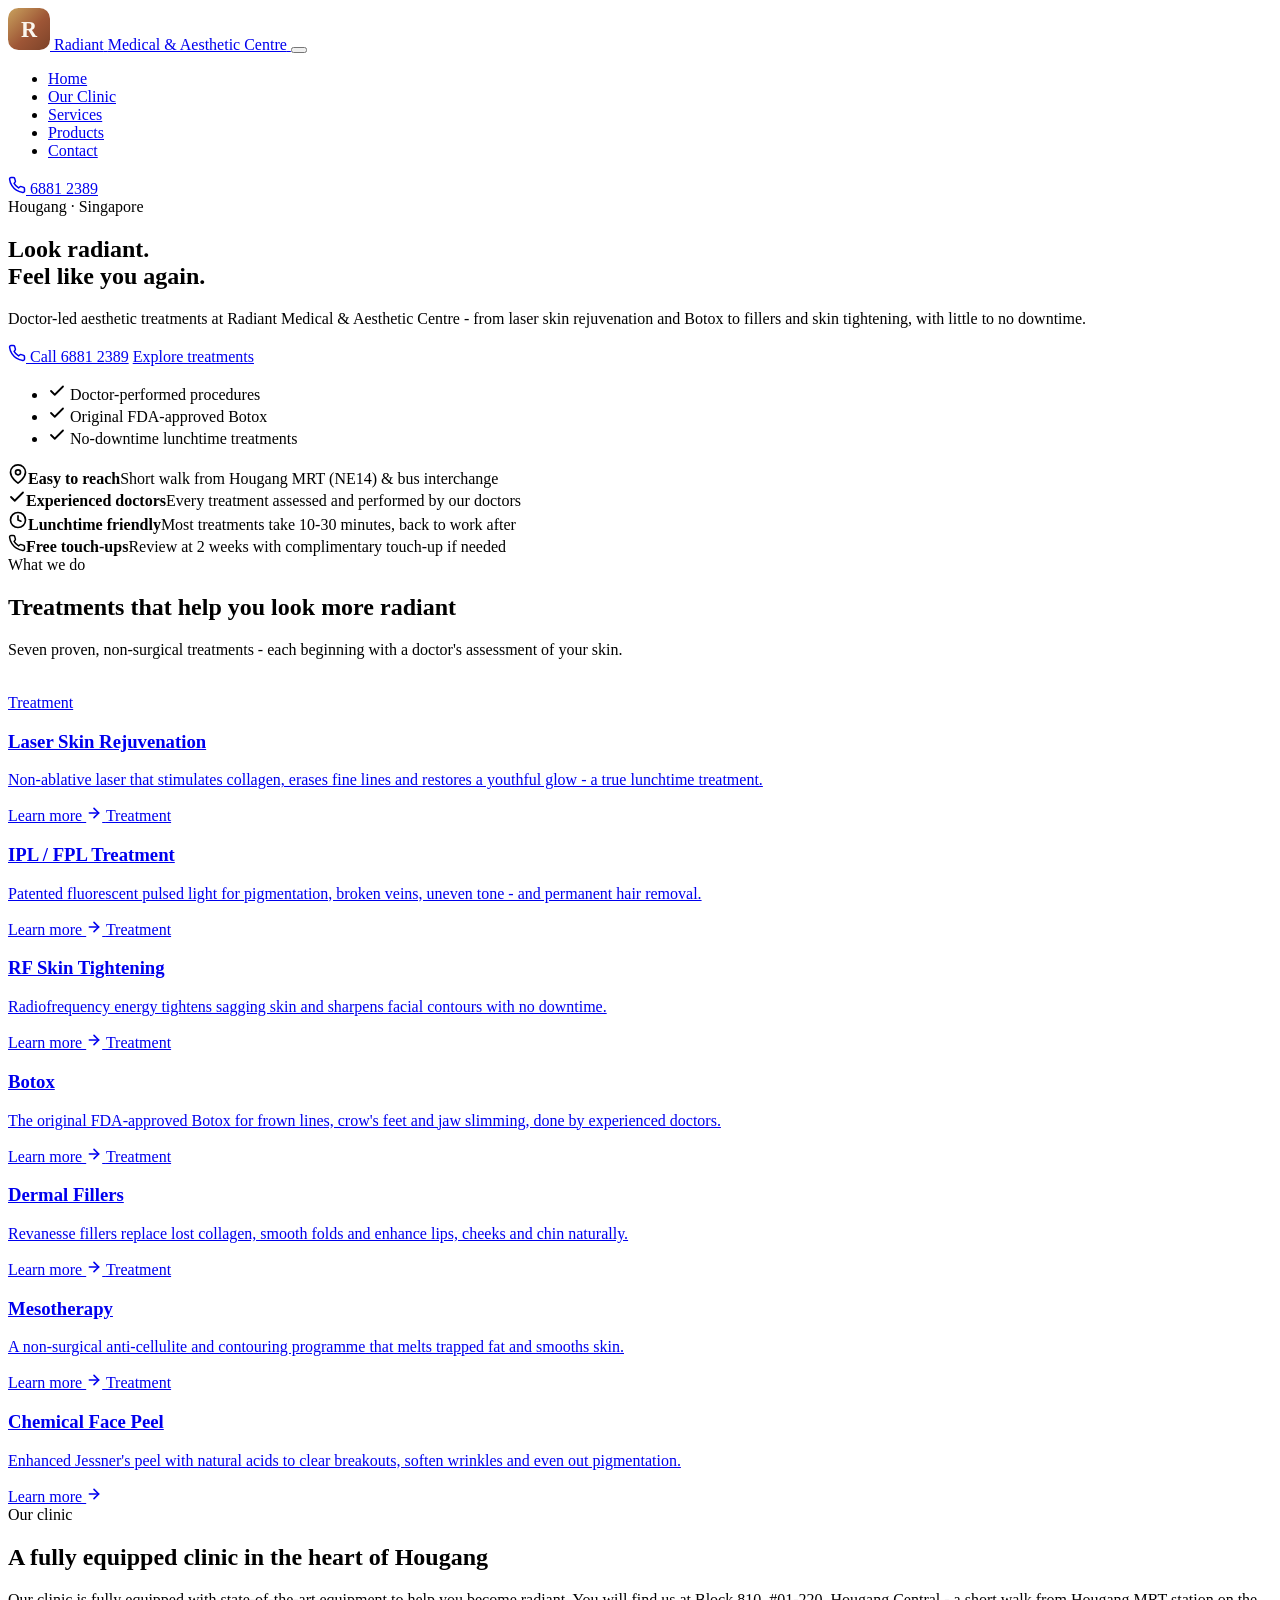
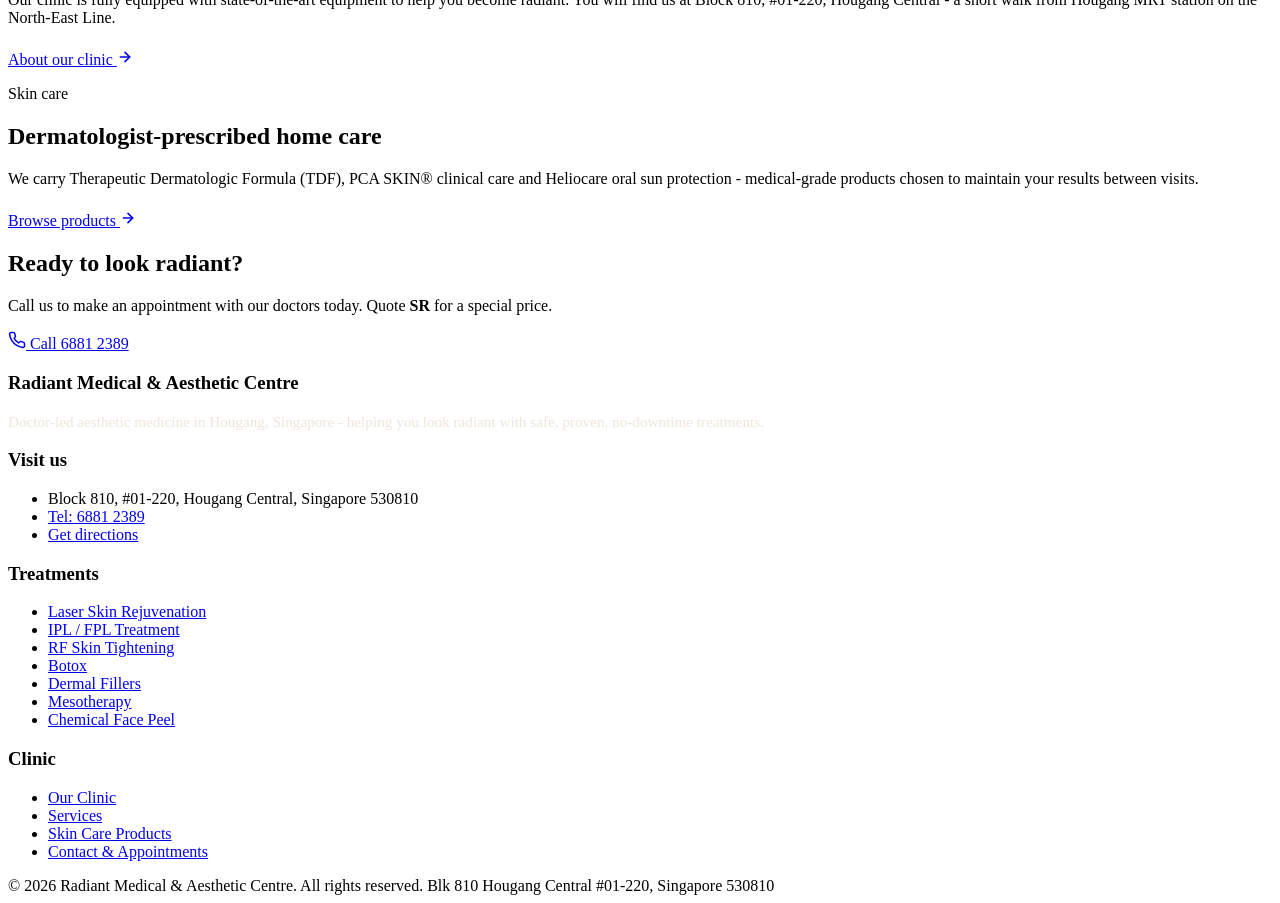
==== index.html @ 9e1cc707 "Init" ====
<!DOCTYPE html>
<html lang="en-SG">
<head>
<meta charset="utf-8">
<meta name="viewport" content="width=device-width, initial-scale=1">
<title>Radiant Medical &amp; Aesthetic Centre | Aesthetic Clinic in Hougang, Singapore</title>
<meta name="description" content="Doctor-led aesthetic clinic at Blk 810 Hougang Central, Singapore. Laser skin rejuvenation, IPL, Botox, fillers, RF skin tightening, mesotherapy and chemical peels. Call 6881 2389.">
<meta property="og:title" content="Radiant Medical &amp; Aesthetic Centre | Aesthetic Clinic in Hougang, Singapore">
<meta property="og:description" content="Doctor-led aesthetic clinic at Blk 810 Hougang Central, Singapore. Laser skin rejuvenation, IPL, Botox, fillers, RF skin tightening, mesotherapy and chemical peels. Call 6881 2389.">
<meta property="og:type" content="website">
<link rel="icon" href="favicon.svg" type="image/svg+xml">
<link rel="stylesheet" href="assets/css/style.css">
</head>
<body>
<header class="site-header">
  <div class="container">
    <a class="brand" href="index.html" aria-label="Radiant Medical &amp; Aesthetic Centre - home">
      <svg width="42" height="42" viewBox="0 0 64 64" aria-hidden="true"><defs><linearGradient id="lg" x1="0" y1="0" x2="1" y2="1"><stop offset="0" stop-color="#C9A25E"/><stop offset=".55" stop-color="#9E5636"/><stop offset="1" stop-color="#7C4229"/></linearGradient></defs><rect width="64" height="64" rx="16" fill="url(#lg)"/><text x="32" y="44" font-family="Georgia, serif" font-size="34" font-weight="bold" fill="#FAF6EE" text-anchor="middle">R</text></svg>
      <span><span class="brand-name">Radiant</span>
      <span class="brand-sub">Medical &amp; Aesthetic Centre</span></span>
    </a>
    <button class="nav-toggle" aria-expanded="false" aria-label="Toggle navigation" aria-controls="mainnav">
      <span></span><span></span><span></span>
    </button>
    <nav class="main-nav" id="mainnav" aria-label="Main navigation">
      <ul>
        <li><a href="index.html" aria-current="page">Home</a></li>
        <li><a href="clinic.html">Our Clinic</a></li>
        <li><a href="services.html">Services</a></li>
        <li><a href="products.html">Products</a></li>
        <li><a href="contact.html">Contact</a></li>
      </ul>
    </nav>
    <a class="btn btn--primary btn--sm header-cta" href="tel:+6568812389"><svg width="18" height="18" viewBox="0 0 24 24" fill="none" stroke="currentColor" stroke-width="2" stroke-linecap="round" stroke-linejoin="round" aria-hidden="true"><path d="M22 16.92v3a2 2 0 0 1-2.18 2 19.79 19.79 0 0 1-8.63-3.07 19.5 19.5 0 0 1-6-6 19.79 19.79 0 0 1-3.07-8.67A2 2 0 0 1 4.11 2h3a2 2 0 0 1 2 1.72c.12.9.34 1.78.66 2.62a2 2 0 0 1-.45 2.11L8.09 9.91a16 16 0 0 0 6 6l1.46-1.23a2 2 0 0 1 2.11-.45c.84.32 1.72.54 2.62.66A2 2 0 0 1 22 16.92z"/></svg><span class="header-cta-num"> 6881 2389</span></a>
  </div>
</header>
<main>

<section class="hero">
  <div class="container">
    <span class="eyebrow">Hougang &middot; Singapore</span>
    <h1>Look radiant.<br>Feel like you again.</h1>
    <p>Doctor-led aesthetic treatments at Radiant Medical &amp; Aesthetic Centre - from laser skin rejuvenation and Botox to fillers and skin tightening, with little to no downtime.</p>
    <div class="hero-cta">
      <a class="btn btn--primary" href="tel:+6568812389"><svg width="18" height="18" viewBox="0 0 24 24" fill="none" stroke="currentColor" stroke-width="2" stroke-linecap="round" stroke-linejoin="round" aria-hidden="true"><path d="M22 16.92v3a2 2 0 0 1-2.18 2 19.79 19.79 0 0 1-8.63-3.07 19.5 19.5 0 0 1-6-6 19.79 19.79 0 0 1-3.07-8.67A2 2 0 0 1 4.11 2h3a2 2 0 0 1 2 1.72c.12.9.34 1.78.66 2.62a2 2 0 0 1-.45 2.11L8.09 9.91a16 16 0 0 0 6 6l1.46-1.23a2 2 0 0 1 2.11-.45c.84.32 1.72.54 2.62.66A2 2 0 0 1 22 16.92z"/></svg> Call 6881 2389</a>
      <a class="btn btn--ghost" href="services.html">Explore treatments</a>
    </div>
    <ul class="hero-badges">
      <li><svg width="18" height="18" viewBox="0 0 24 24" fill="none" stroke="currentColor" stroke-width="2.4" stroke-linecap="round" stroke-linejoin="round" aria-hidden="true"><polyline points="20 6 9 17 4 12"/></svg> Doctor-performed procedures</li>
      <li><svg width="18" height="18" viewBox="0 0 24 24" fill="none" stroke="currentColor" stroke-width="2.4" stroke-linecap="round" stroke-linejoin="round" aria-hidden="true"><polyline points="20 6 9 17 4 12"/></svg> Original FDA-approved Botox</li>
      <li><svg width="18" height="18" viewBox="0 0 24 24" fill="none" stroke="currentColor" stroke-width="2.4" stroke-linecap="round" stroke-linejoin="round" aria-hidden="true"><polyline points="20 6 9 17 4 12"/></svg> No-downtime lunchtime treatments</li>
    </ul>
  </div>
</section>

<section class="section">
  <div class="container">
    <div class="features reveal">
      <div class="feature"><svg width="20" height="20" viewBox="0 0 24 24" fill="none" stroke="currentColor" stroke-width="2" stroke-linecap="round" stroke-linejoin="round" aria-hidden="true"><path d="M21 10c0 7-9 13-9 13S3 17 3 10a9 9 0 0 1 18 0z"/><circle cx="12" cy="10" r="3"/></svg><strong>Easy to reach</strong><span>Short walk from Hougang MRT (NE14) &amp; bus interchange</span></div>
      <div class="feature"><svg width="18" height="18" viewBox="0 0 24 24" fill="none" stroke="currentColor" stroke-width="2.4" stroke-linecap="round" stroke-linejoin="round" aria-hidden="true"><polyline points="20 6 9 17 4 12"/></svg><strong>Experienced doctors</strong><span>Every treatment assessed and performed by our doctors</span></div>
      <div class="feature"><svg width="20" height="20" viewBox="0 0 24 24" fill="none" stroke="currentColor" stroke-width="2" stroke-linecap="round" stroke-linejoin="round" aria-hidden="true"><circle cx="12" cy="12" r="9"/><polyline points="12 7 12 12 15.5 13.5"/></svg><strong>Lunchtime friendly</strong><span>Most treatments take 10-30 minutes, back to work after</span></div>
      <div class="feature"><svg width="18" height="18" viewBox="0 0 24 24" fill="none" stroke="currentColor" stroke-width="2" stroke-linecap="round" stroke-linejoin="round" aria-hidden="true"><path d="M22 16.92v3a2 2 0 0 1-2.18 2 19.79 19.79 0 0 1-8.63-3.07 19.5 19.5 0 0 1-6-6 19.79 19.79 0 0 1-3.07-8.67A2 2 0 0 1 4.11 2h3a2 2 0 0 1 2 1.72c.12.9.34 1.78.66 2.62a2 2 0 0 1-.45 2.11L8.09 9.91a16 16 0 0 0 6 6l1.46-1.23a2 2 0 0 1 2.11-.45c.84.32 1.72.54 2.62.66A2 2 0 0 1 22 16.92z"/></svg><strong>Free touch-ups</strong><span>Review at 2 weeks with complimentary touch-up if needed</span></div>
    </div>
  </div>
</section>

<section class="section section--sand">
  <div class="container">
    <span class="eyebrow">What we do</span>
    <h2>Treatments that help you look more radiant</h2>
    <p class="lead">Seven proven, non-surgical treatments - each beginning with a doctor's assessment of your skin.</p>
    <div class="grid grid--3" style="margin-top:2.2rem">
      <a class="card card--link reveal" data-delay="1" href="laser.html">
        <span class="tag">Treatment</span>
        <h3>Laser Skin Rejuvenation</h3>
        <p>Non-ablative laser that stimulates collagen, erases fine lines and restores a youthful glow - a true lunchtime treatment.</p>
        <span class="card-link">Learn more <svg width="16" height="16" viewBox="0 0 24 24" fill="none" stroke="currentColor" stroke-width="2.4" stroke-linecap="round" stroke-linejoin="round" aria-hidden="true"><line x1="5" y1="12" x2="19" y2="12"/><polyline points="12 5 19 12 12 19"/></svg></span>
      </a>
      <a class="card card--link reveal" data-delay="2" href="ipl.html">
        <span class="tag">Treatment</span>
        <h3>IPL / FPL Treatment</h3>
        <p>Patented fluorescent pulsed light for pigmentation, broken veins, uneven tone - and permanent hair removal.</p>
        <span class="card-link">Learn more <svg width="16" height="16" viewBox="0 0 24 24" fill="none" stroke="currentColor" stroke-width="2.4" stroke-linecap="round" stroke-linejoin="round" aria-hidden="true"><line x1="5" y1="12" x2="19" y2="12"/><polyline points="12 5 19 12 12 19"/></svg></span>
      </a>
      <a class="card card--link reveal" data-delay="3" href="tighten.html">
        <span class="tag">Treatment</span>
        <h3>RF Skin Tightening</h3>
        <p>Radiofrequency energy tightens sagging skin and sharpens facial contours with no downtime.</p>
        <span class="card-link">Learn more <svg width="16" height="16" viewBox="0 0 24 24" fill="none" stroke="currentColor" stroke-width="2.4" stroke-linecap="round" stroke-linejoin="round" aria-hidden="true"><line x1="5" y1="12" x2="19" y2="12"/><polyline points="12 5 19 12 12 19"/></svg></span>
      </a>
      <a class="card card--link reveal" data-delay="1" href="botox.html">
        <span class="tag">Treatment</span>
        <h3>Botox</h3>
        <p>The original FDA-approved Botox for frown lines, crow's feet and jaw slimming, done by experienced doctors.</p>
        <span class="card-link">Learn more <svg width="16" height="16" viewBox="0 0 24 24" fill="none" stroke="currentColor" stroke-width="2.4" stroke-linecap="round" stroke-linejoin="round" aria-hidden="true"><line x1="5" y1="12" x2="19" y2="12"/><polyline points="12 5 19 12 12 19"/></svg></span>
      </a>
      <a class="card card--link reveal" data-delay="2" href="fillers.html">
        <span class="tag">Treatment</span>
        <h3>Dermal Fillers</h3>
        <p>Revanesse fillers replace lost collagen, smooth folds and enhance lips, cheeks and chin naturally.</p>
        <span class="card-link">Learn more <svg width="16" height="16" viewBox="0 0 24 24" fill="none" stroke="currentColor" stroke-width="2.4" stroke-linecap="round" stroke-linejoin="round" aria-hidden="true"><line x1="5" y1="12" x2="19" y2="12"/><polyline points="12 5 19 12 12 19"/></svg></span>
      </a>
      <a class="card card--link reveal" data-delay="3" href="meso.html">
        <span class="tag">Treatment</span>
        <h3>Mesotherapy</h3>
        <p>A non-surgical anti-cellulite and contouring programme that melts trapped fat and smooths skin.</p>
        <span class="card-link">Learn more <svg width="16" height="16" viewBox="0 0 24 24" fill="none" stroke="currentColor" stroke-width="2.4" stroke-linecap="round" stroke-linejoin="round" aria-hidden="true"><line x1="5" y1="12" x2="19" y2="12"/><polyline points="12 5 19 12 12 19"/></svg></span>
      </a>
      <a class="card card--link reveal" data-delay="1" href="chempeel.html">
        <span class="tag">Treatment</span>
        <h3>Chemical Face Peel</h3>
        <p>Enhanced Jessner's peel with natural acids to clear breakouts, soften wrinkles and even out pigmentation.</p>
        <span class="card-link">Learn more <svg width="16" height="16" viewBox="0 0 24 24" fill="none" stroke="currentColor" stroke-width="2.4" stroke-linecap="round" stroke-linejoin="round" aria-hidden="true"><line x1="5" y1="12" x2="19" y2="12"/><polyline points="12 5 19 12 12 19"/></svg></span>
      </a>
    </div>
  </div>
</section>

<section class="section">
  <div class="container split">
    <div class="reveal">
      <span class="eyebrow">Our clinic</span>
      <h2>A fully equipped clinic in the heart of Hougang</h2>
      <p class="lead">Our clinic is fully equipped with state-of-the-art equipment to help you become radiant. You will find us at Block 810, #01-220, Hougang Central - a short walk from Hougang MRT station on the North-East Line.</p>
      <p style="margin-top:1.4rem"><a class="btn btn--outline" href="clinic.html">About our clinic <svg width="16" height="16" viewBox="0 0 24 24" fill="none" stroke="currentColor" stroke-width="2.4" stroke-linecap="round" stroke-linejoin="round" aria-hidden="true"><line x1="5" y1="12" x2="19" y2="12"/><polyline points="12 5 19 12 12 19"/></svg></a></p>
    </div>
    <div class="photo photo--frame reveal" data-delay="1">
      <img src="images/outside.gif" alt="The exterior of Radiant Medical &amp; Aesthetic Centre at Hougang Central" loading="lazy" onerror="var p=this.closest('.photo');if(p)p.classList.add('photo--empty');this.remove();">
    </div>
  </div>
</section>

<section class="section section--sand">
  <div class="container split">
    <div class="photo photo--frame reveal">
      <img src="images/pca.gif" alt="PCA SKIN clinical care products" loading="lazy" onerror="var p=this.closest('.photo');if(p)p.classList.add('photo--empty');this.remove();">
    </div>
    <div class="reveal" data-delay="1">
      <span class="eyebrow">Skin care</span>
      <h2>Dermatologist-prescribed home care</h2>
      <p class="lead">We carry Therapeutic Dermatologic Formula (TDF), PCA SKIN&reg; clinical care and Heliocare oral sun protection - medical-grade products chosen to maintain your results between visits.</p>
      <p style="margin-top:1.4rem"><a class="btn btn--outline" href="products.html">Browse products <svg width="16" height="16" viewBox="0 0 24 24" fill="none" stroke="currentColor" stroke-width="2.4" stroke-linecap="round" stroke-linejoin="round" aria-hidden="true"><line x1="5" y1="12" x2="19" y2="12"/><polyline points="12 5 19 12 12 19"/></svg></a></p>
    </div>
  </div>
</section>
<section class="section">
  <div class="container">
    <div class="cta-band reveal">
      <div>
        <h2>Ready to look radiant?</h2>
        <p>Call us to make an appointment with our doctors today. Quote <strong>SR</strong> for a special price.</p>
      </div>
      <a class="btn btn--ghost" href="tel:+6568812389"><svg width="18" height="18" viewBox="0 0 24 24" fill="none" stroke="currentColor" stroke-width="2" stroke-linecap="round" stroke-linejoin="round" aria-hidden="true"><path d="M22 16.92v3a2 2 0 0 1-2.18 2 19.79 19.79 0 0 1-8.63-3.07 19.5 19.5 0 0 1-6-6 19.79 19.79 0 0 1-3.07-8.67A2 2 0 0 1 4.11 2h3a2 2 0 0 1 2 1.72c.12.9.34 1.78.66 2.62a2 2 0 0 1-.45 2.11L8.09 9.91a16 16 0 0 0 6 6l1.46-1.23a2 2 0 0 1 2.11-.45c.84.32 1.72.54 2.62.66A2 2 0 0 1 22 16.92z"/></svg> Call 6881 2389</a>
    </div>
  </div>
</section>

</main>
<footer class="site-footer">
  <div class="container">
    <div class="footer-grid">
      <div>
        <h3>Radiant Medical &amp; Aesthetic Centre</h3>
        <p style="font-size:.95rem;color:rgba(233,223,210,.8)">Doctor-led aesthetic medicine in Hougang, Singapore - helping you look radiant with safe, proven, no-downtime treatments.</p>
      </div>
      <div>
        <h3>Visit us</h3>
        <ul>
          <li>Block 810, #01-220, Hougang Central, Singapore 530810</li>
          <li><a href="tel:+6568812389">Tel: 6881 2389</a></li>
          <li><a href="https://www.google.com/maps/search/?api=1&query=Radiant+Medical+%26+Aesthetic+Centre+Hougang+Singapore" target="_blank" rel="noopener">Get directions</a></li>
        </ul>
      </div>
      <div>
        <h3>Treatments</h3>
        <ul>
          <li><a href="laser.html">Laser Skin Rejuvenation</a></li>
          <li><a href="ipl.html">IPL / FPL Treatment</a></li>
          <li><a href="tighten.html">RF Skin Tightening</a></li>
          <li><a href="botox.html">Botox</a></li>
          <li><a href="fillers.html">Dermal Fillers</a></li>
          <li><a href="meso.html">Mesotherapy</a></li>
          <li><a href="chempeel.html">Chemical Face Peel</a></li>
        </ul>
      </div>
      <div>
        <h3>Clinic</h3>
        <ul>
          <li><a href="clinic.html">Our Clinic</a></li>
          <li><a href="services.html">Services</a></li>
          <li><a href="products.html">Skin Care Products</a></li>
          <li><a href="contact.html">Contact &amp; Appointments</a></li>
        </ul>
      </div>
    </div>
    <div class="footer-bottom">
      <span>&copy; <span data-year>2026</span> Radiant Medical &amp; Aesthetic Centre. All rights reserved.</span>
      <span>Blk 810 Hougang Central #01-220, Singapore 530810</span>
    </div>
  </div>
</footer>
<script src="assets/js/main.js" defer></script>
</body>
</html>
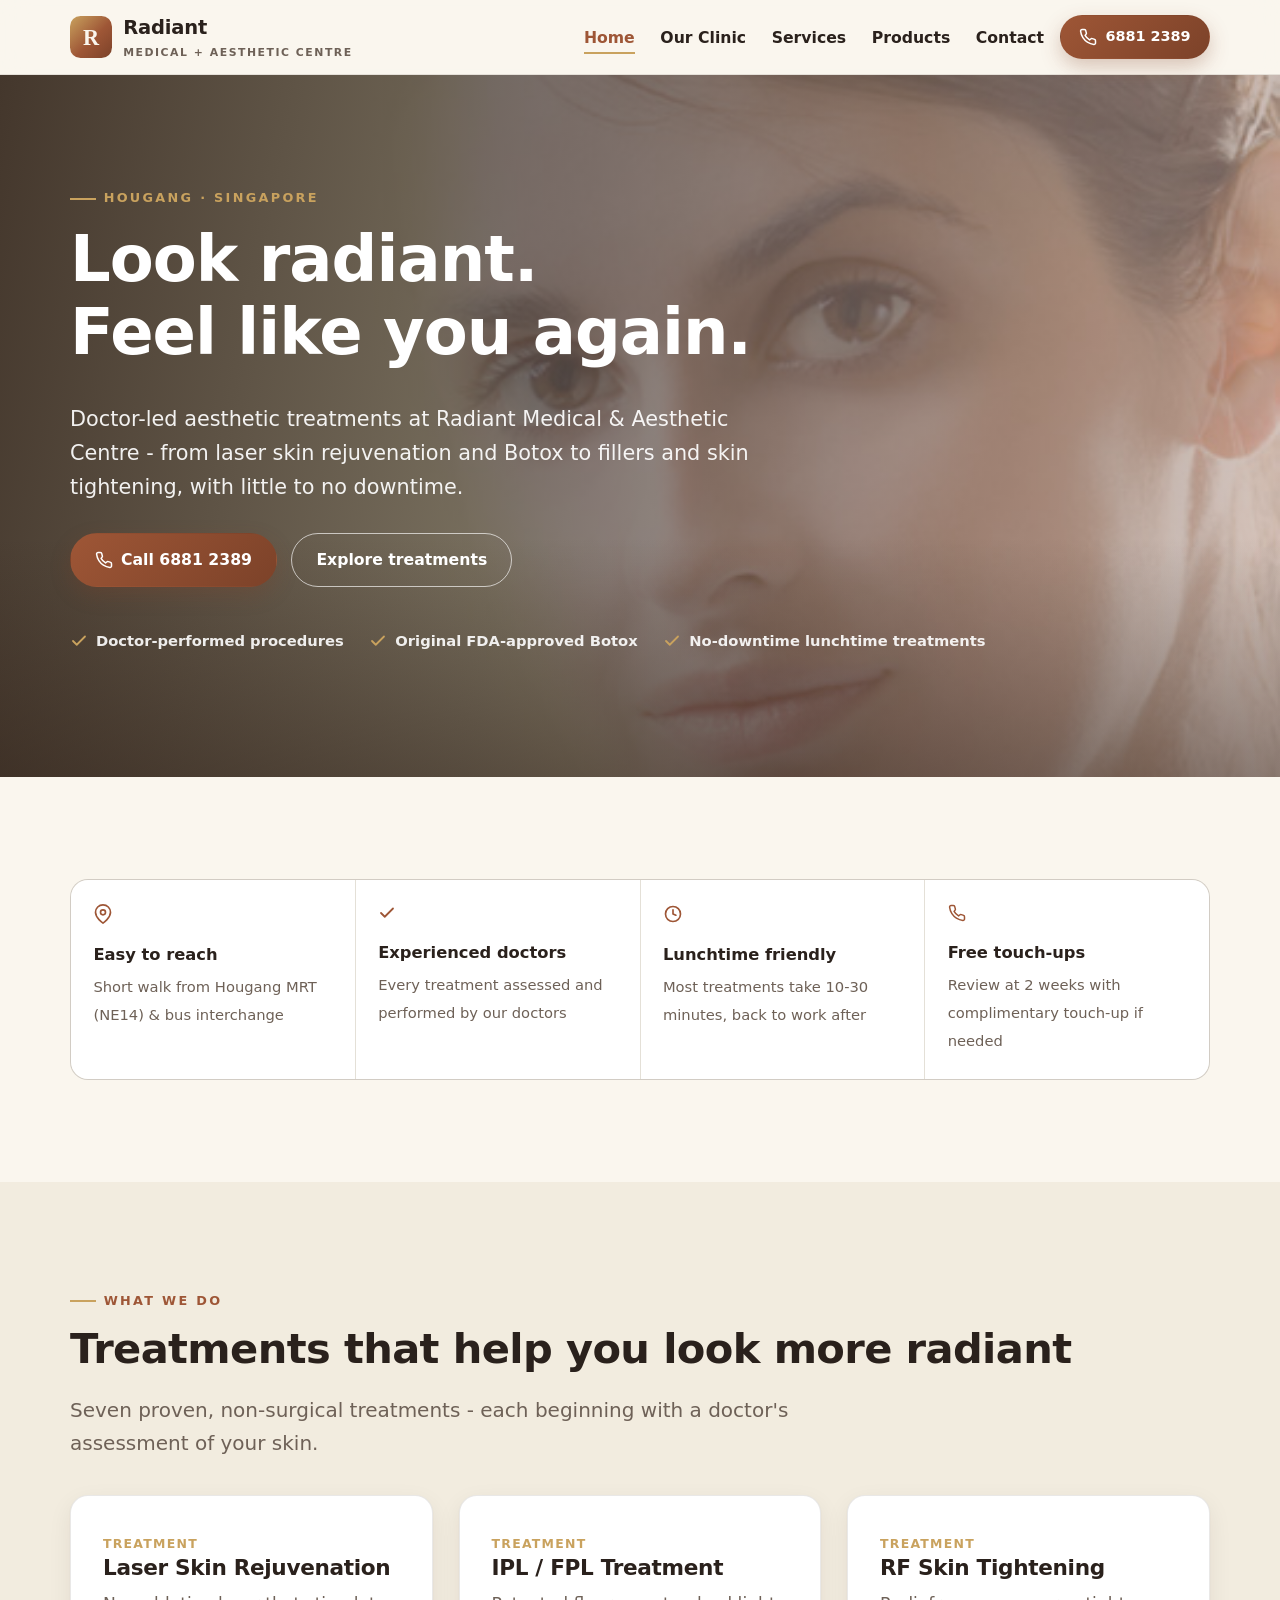
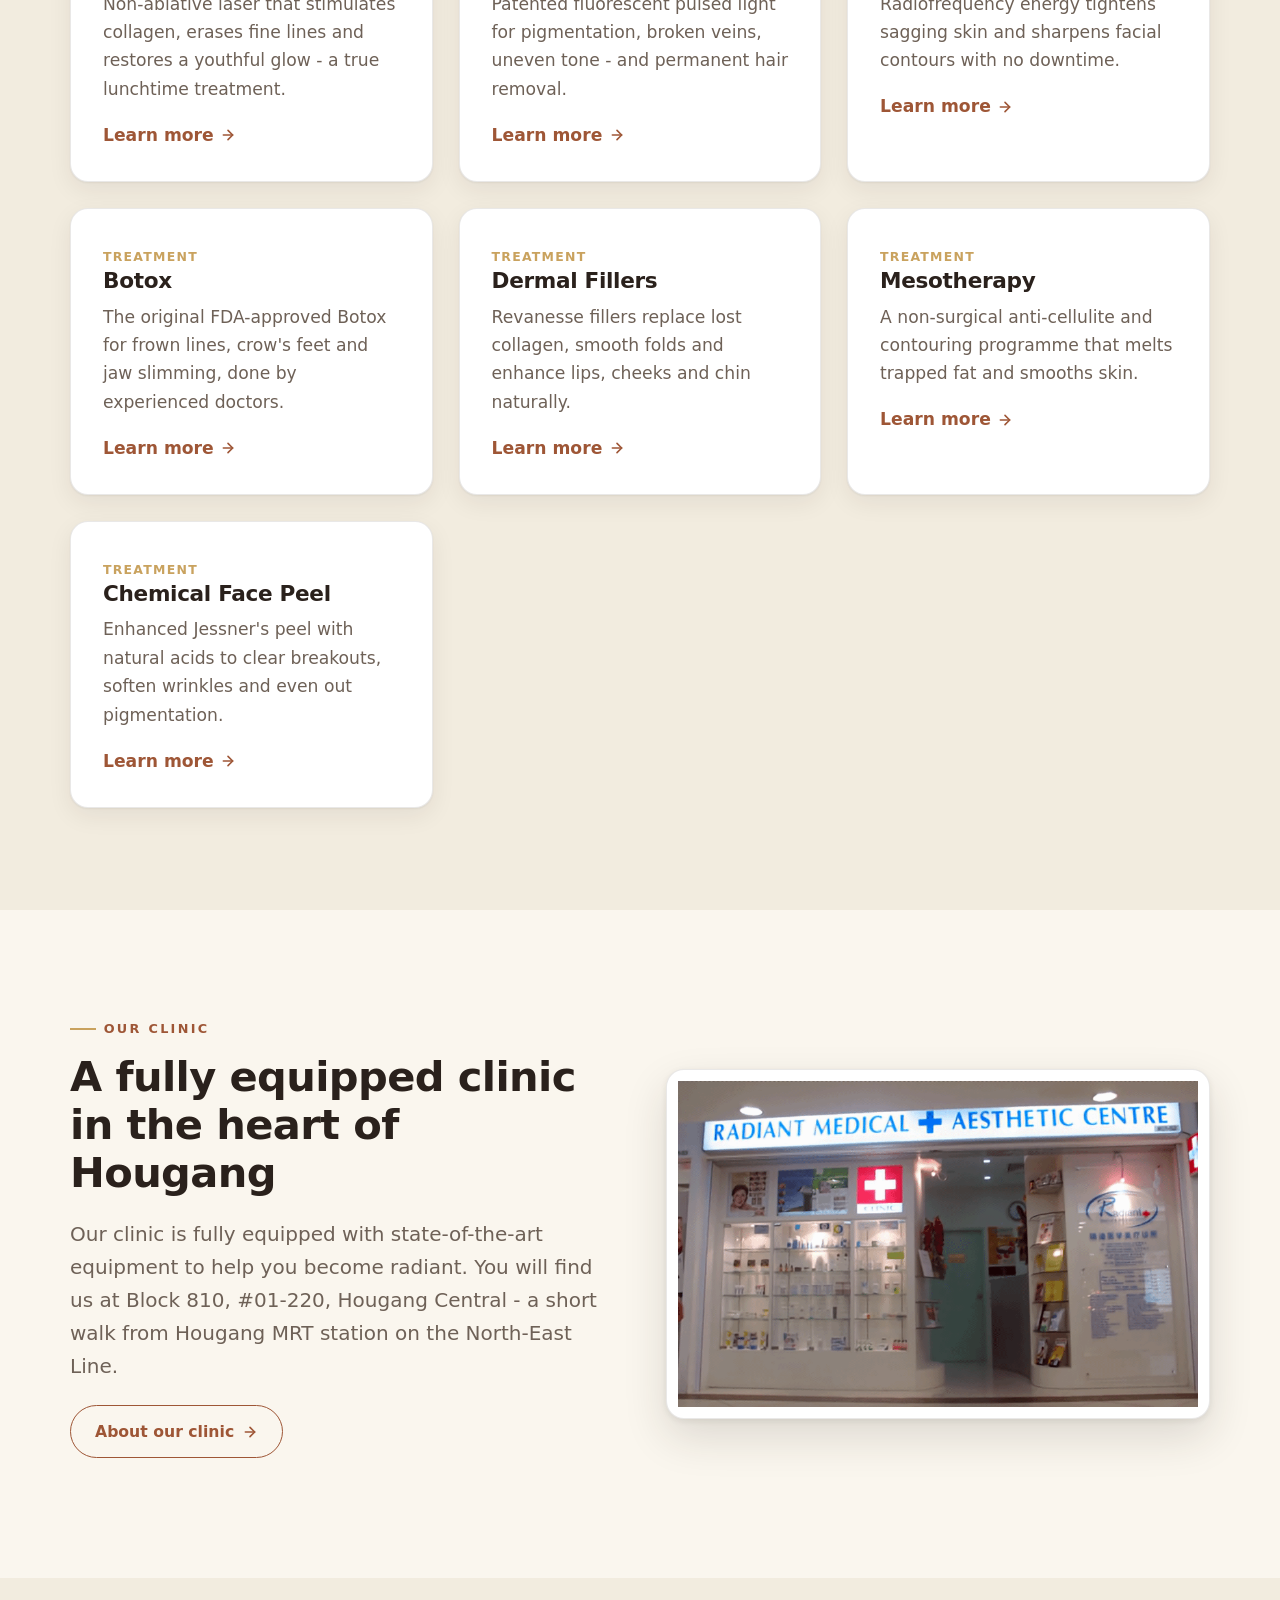
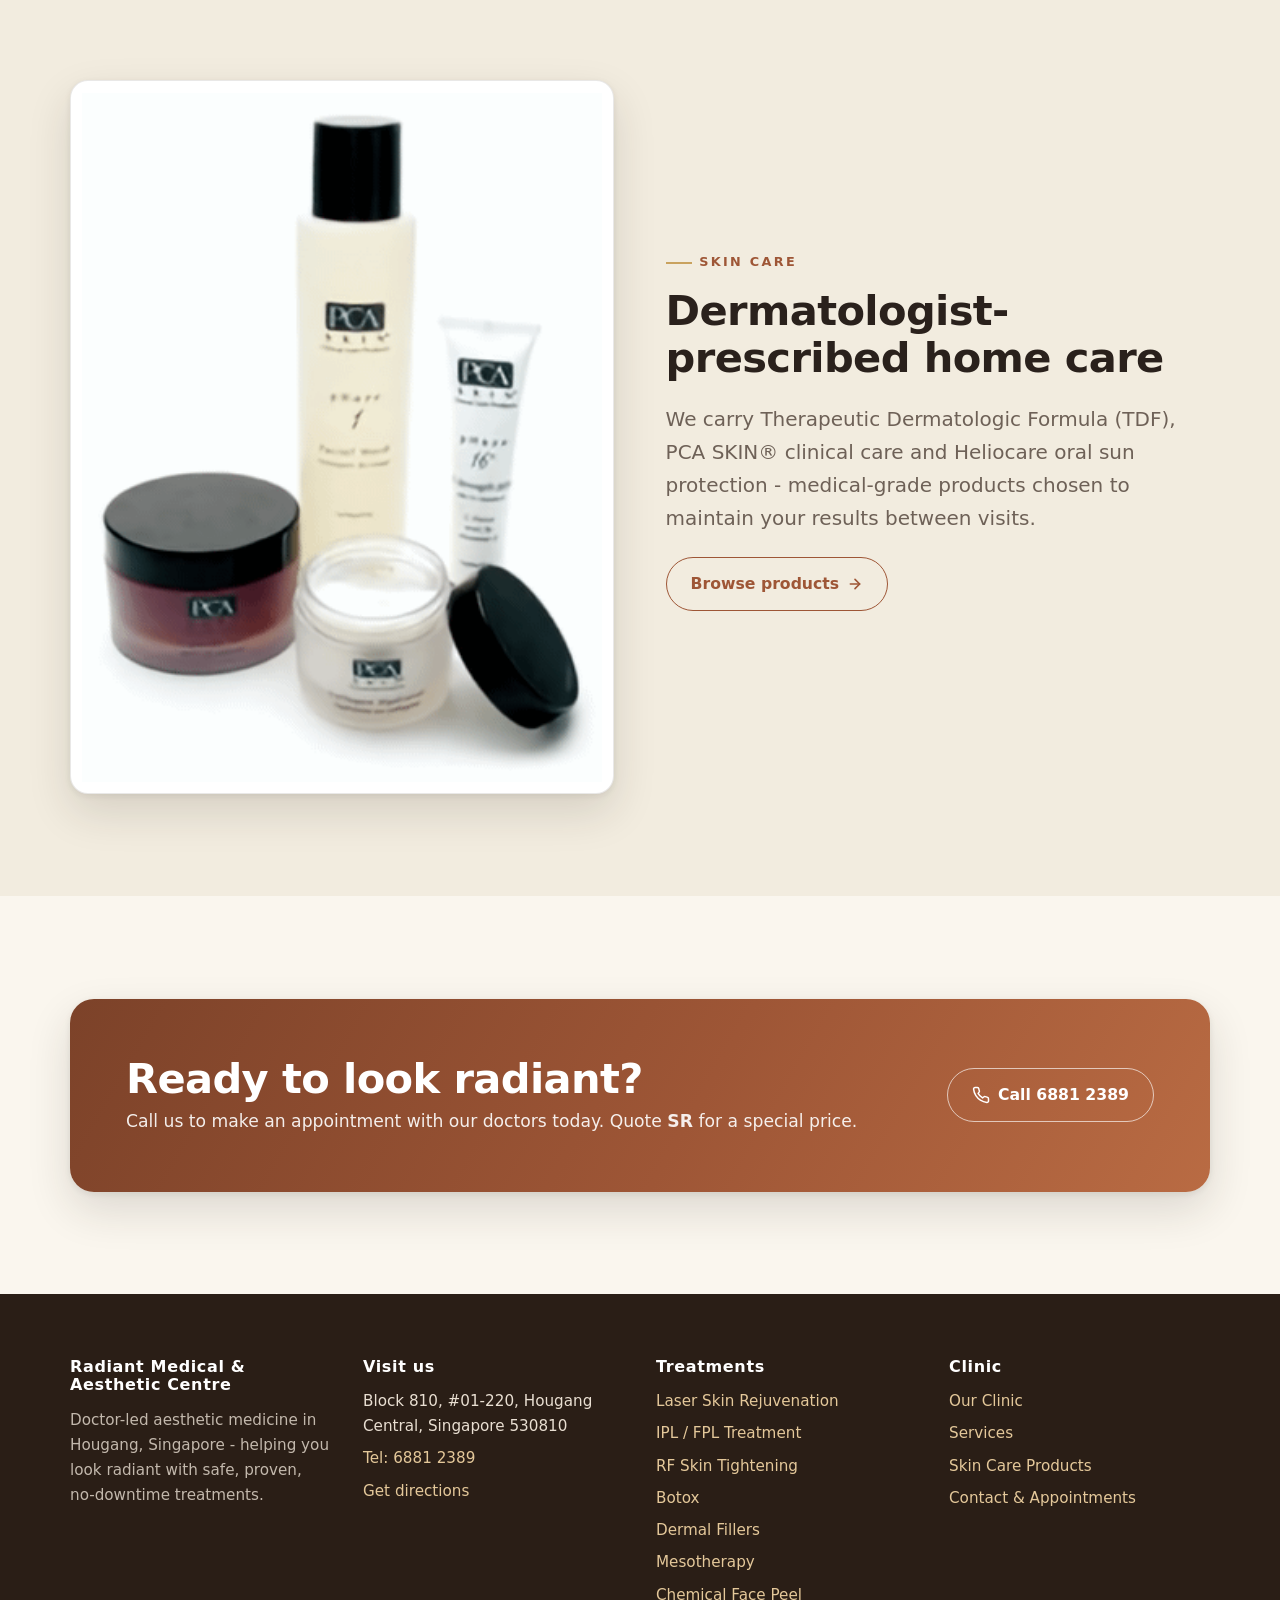
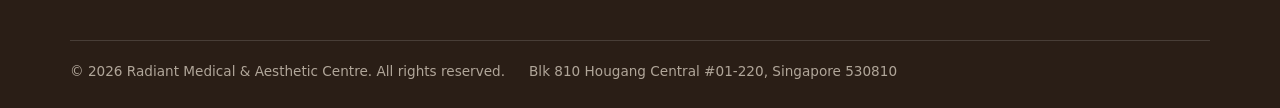
==== commit d8037914: "Update title and brand name formatting in index.html" ====
--- a/index.html
+++ b/index.html
@@ -3,9 +3,9 @@
 <head>
 <meta charset="utf-8">
 <meta name="viewport" content="width=device-width, initial-scale=1">
-<title>Radiant Medical &amp; Aesthetic Centre | Aesthetic Clinic in Hougang, Singapore</title>
+<title>Radiant Medical + Aesthetic Centre | Aesthetic Clinic in Hougang, Singapore</title>
 <meta name="description" content="Doctor-led aesthetic clinic at Blk 810 Hougang Central, Singapore. Laser skin rejuvenation, IPL, Botox, fillers, RF skin tightening, mesotherapy and chemical peels. Call 6881 2389.">
-<meta property="og:title" content="Radiant Medical &amp; Aesthetic Centre | Aesthetic Clinic in Hougang, Singapore">
+<meta property="og:title" content="Radiant Medical + Aesthetic Centre | Aesthetic Clinic in Hougang, Singapore">
 <meta property="og:description" content="Doctor-led aesthetic clinic at Blk 810 Hougang Central, Singapore. Laser skin rejuvenation, IPL, Botox, fillers, RF skin tightening, mesotherapy and chemical peels. Call 6881 2389.">
 <meta property="og:type" content="website">
 <link rel="icon" href="favicon.svg" type="image/svg+xml">
@@ -17,7 +17,7 @@
     <a class="brand" href="index.html" aria-label="Radiant Medical &amp; Aesthetic Centre - home">
       <svg width="42" height="42" viewBox="0 0 64 64" aria-hidden="true"><defs><linearGradient id="lg" x1="0" y1="0" x2="1" y2="1"><stop offset="0" stop-color="#C9A25E"/><stop offset=".55" stop-color="#9E5636"/><stop offset="1" stop-color="#7C4229"/></linearGradient></defs><rect width="64" height="64" rx="16" fill="url(#lg)"/><text x="32" y="44" font-family="Georgia, serif" font-size="34" font-weight="bold" fill="#FAF6EE" text-anchor="middle">R</text></svg>
       <span><span class="brand-name">Radiant</span>
-      <span class="brand-sub">Medical &amp; Aesthetic Centre</span></span>
+      <span class="brand-sub">Medical + Aesthetic Centre</span></span>
     </a>
     <button class="nav-toggle" aria-expanded="false" aria-label="Toggle navigation" aria-controls="mainnav">
       <span></span><span></span><span></span>
--- a/assets/css/style.css
+++ b/assets/css/style.css
@@ -0,0 +1,148 @@
+/* Radiant Medical & Aesthetic Centre - 2026 redesign. Fluid, responsive, framework-free. */
+:root {
+  --cream:#FAF6EE; --sand:#F2ECDF; --card:#FFFFFF; --ink:#2A211C; --muted:#6E6157;
+  --brand:#9E5636; --brand-deep:#7C4229; --gold:#C9A25E; --line:rgba(42,33,28,.10);
+  --radius:18px; --radius-sm:12px;
+  --shadow-1:0 1px 2px rgba(42,33,28,.06),0 8px 24px rgba(42,33,28,.07);
+  --shadow-2:0 2px 6px rgba(42,33,28,.08),0 18px 44px rgba(42,33,28,.14);
+  --font:"Avenir Next","Segoe UI",system-ui,-apple-system,Roboto,"Helvetica Neue",Arial,sans-serif;
+  --ease:cubic-bezier(.22,.61,.36,1);
+}
+*,*::before,*::after{box-sizing:border-box}
+html{scroll-behavior:smooth;scroll-padding-top:96px}
+body{margin:0;font-family:var(--font);font-size:clamp(1rem,.95rem + .2vw,1.075rem);line-height:1.65;color:var(--ink);background:var(--cream);-webkit-font-smoothing:antialiased}
+img{max-width:100%;height:auto;display:block}
+a{color:var(--brand)} a:hover{color:var(--brand-deep)}
+h1,h2,h3{line-height:1.15;letter-spacing:-.015em;margin:0 0 .5em}
+h1{font-size:clamp(2.3rem,1.6rem + 3.6vw,4rem);font-weight:750}
+h2{font-size:clamp(1.7rem,1.3rem + 2vw,2.6rem);font-weight:720}
+h3{font-size:clamp(1.15rem,1.05rem + .5vw,1.35rem);font-weight:680}
+p{margin:0 0 1em}
+.container{width:min(1140px,100% - clamp(2rem,6vw,5rem));margin-inline:auto}
+.section{padding:clamp(3.5rem,8vw,6.5rem) 0}
+.section--sand{background:var(--sand)}
+.eyebrow{display:inline-block;font-size:.8rem;font-weight:700;letter-spacing:.18em;text-transform:uppercase;color:var(--brand);margin-bottom:.9rem}
+.eyebrow::before{content:"";display:inline-block;width:26px;height:2px;background:var(--gold);margin-right:.6em;vertical-align:middle}
+.lead{font-size:clamp(1.05rem,1rem + .4vw,1.25rem);color:var(--muted);max-width:60ch}
+
+.site-header{position:sticky;top:0;z-index:60;background:color-mix(in srgb,var(--cream) 84%,transparent);-webkit-backdrop-filter:blur(14px);backdrop-filter:blur(14px);border-bottom:1px solid var(--line);transition:box-shadow .3s var(--ease)}
+.site-header.is-scrolled{box-shadow:var(--shadow-1)}
+.site-header .container{display:flex;align-items:center;gap:1rem;min-height:74px}
+.brand{display:flex;align-items:center;gap:.7rem;text-decoration:none;color:var(--ink);margin-right:auto}
+.brand svg{flex:0 0 auto}
+.brand-name{font-weight:800;font-size:1.22rem;letter-spacing:-.01em}
+.brand-sub{display:block;font-size:.68rem;font-weight:600;letter-spacing:.14em;text-transform:uppercase;color:var(--muted)}
+.main-nav ul{display:flex;align-items:center;gap:clamp(.8rem,2vw,1.6rem);list-style:none;margin:0;padding:0}
+.main-nav a{text-decoration:none;color:var(--ink);font-weight:600;font-size:.98rem;padding:.35rem 0;border-bottom:2px solid transparent;transition:color .2s,border-color .2s}
+.main-nav a:hover,.main-nav a[aria-current="page"]{color:var(--brand);border-bottom-color:var(--gold)}
+
+.btn{display:inline-flex;align-items:center;justify-content:center;gap:.5rem;padding:.8rem 1.5rem;border-radius:999px;font-weight:700;font-size:.98rem;text-decoration:none;cursor:pointer;border:1.5px solid transparent;transition:transform .25s var(--ease),box-shadow .25s var(--ease),background .2s,color .2s}
+.btn:active{transform:translateY(1px)}
+.btn--primary{background:linear-gradient(135deg,var(--brand),var(--brand-deep));color:#fff;box-shadow:0 8px 20px rgba(124,66,41,.28)}
+.btn--primary:hover{color:#fff;transform:translateY(-2px);box-shadow:0 12px 28px rgba(124,66,41,.36)}
+.btn--ghost{border-color:rgba(255,255,255,.65);color:#fff}
+.btn--ghost:hover{background:rgba(255,255,255,.14);color:#fff}
+.btn--outline{border-color:var(--brand);color:var(--brand)}
+.btn--outline:hover{background:var(--brand);color:#fff}
+.btn--sm{padding:.55rem 1.15rem;font-size:.9rem}
+
+.nav-toggle{display:none}
+@media (max-width:900px){
+  .nav-toggle{display:inline-flex;flex-direction:column;justify-content:center;gap:5px;width:44px;height:44px;padding:10px;border:1px solid var(--line);border-radius:12px;background:var(--card);cursor:pointer}
+  .nav-toggle span{display:block;height:2px;background:var(--ink);border-radius:2px;transition:transform .3s var(--ease),opacity .2s}
+  .nav-toggle[aria-expanded="true"] span:nth-child(1){transform:translateY(7px) rotate(45deg)}
+  .nav-toggle[aria-expanded="true"] span:nth-child(2){opacity:0}
+  .nav-toggle[aria-expanded="true"] span:nth-child(3){transform:translateY(-7px) rotate(-45deg)}
+  .main-nav{position:fixed;inset:74px 0 auto 0;z-index:55;background:var(--cream);border-bottom:1px solid var(--line);box-shadow:var(--shadow-2);transform:translateY(-115%);transition:transform .38s var(--ease)}
+  .main-nav.is-open{transform:translateY(0)}
+  .main-nav ul{flex-direction:column;align-items:stretch;gap:0;padding:.6rem clamp(1rem,6vw,2.5rem) 1.4rem}
+  .main-nav li{border-bottom:1px solid var(--line)}
+  .main-nav li:last-child{border-bottom:0}
+  .main-nav a{display:block;padding:.85rem .2rem}
+  .header-cta{padding:.62rem}
+  .header-cta-num{display:none}
+}
+
+.hero{position:relative;isolation:isolate;min-height:clamp(500px,78svh,780px);display:grid;align-items:center;color:#fff;overflow:hidden;
+  background:linear-gradient(100deg,rgba(43,28,20,.88) 0%,rgba(43,28,20,.62) 42%,rgba(124,66,41,.28) 100%),url("../../images/womanface.jpg") center 22%/cover no-repeat,radial-gradient(120% 120% at 80% 10%,#C9A25E 0%,#9E5636 45%,#4A2C1E 100%)}
+.hero::after{content:"";position:absolute;inset:auto 0 0 0;height:34%;background:linear-gradient(to top,rgba(43,28,20,.45),transparent);z-index:-1}
+.hero .container{padding:clamp(3rem,7vw,5rem) 0}
+.hero .eyebrow{color:var(--gold)}
+.hero p{max-width:52ch;font-size:clamp(1.05rem,1rem + .5vw,1.3rem);color:rgba(255,255,255,.92)}
+.hero-cta{display:flex;flex-wrap:wrap;gap:.9rem;margin-top:1.8rem}
+.hero-badges{display:flex;flex-wrap:wrap;gap:.6rem 1.6rem;margin-top:2.6rem;padding:0;list-style:none}
+.hero-badges li{display:flex;align-items:center;gap:.5rem;font-size:.92rem;font-weight:600;color:rgba(255,255,255,.9)}
+.hero-badges svg{color:var(--gold);flex:0 0 auto}
+
+.grid{display:grid;gap:clamp(1rem,2.5vw,1.6rem)}
+.grid--3{grid-template-columns:repeat(auto-fit,minmax(min(270px,100%),1fr))}
+.grid--2{grid-template-columns:repeat(auto-fit,minmax(min(340px,100%),1fr))}
+.card{background:var(--card);border:1px solid var(--line);border-radius:var(--radius);padding:clamp(1.4rem,2.5vw,2rem);box-shadow:var(--shadow-1);transition:transform .3s var(--ease),box-shadow .3s var(--ease),border-color .3s}
+.card:hover{transform:translateY(-6px);box-shadow:var(--shadow-2);border-color:rgba(158,86,54,.35)}
+.card h3{margin-bottom:.4em}
+.card p{color:var(--muted);margin-bottom:0}
+.card .tag{font-size:.78rem;font-weight:700;letter-spacing:.1em;text-transform:uppercase;color:var(--gold)}
+.card-link{display:inline-flex;align-items:center;gap:.4rem;margin-top:1.1rem;font-weight:700;text-decoration:none;color:var(--brand)}
+.card-link svg{transition:transform .25s var(--ease)}
+.card-link:hover svg{transform:translateX(4px)}
+a.card--link{text-decoration:none;color:inherit;display:block}
+a.card--link:hover h3{color:var(--brand)}
+
+.features{display:grid;grid-template-columns:repeat(auto-fit,minmax(min(210px,100%),1fr));gap:1px;background:var(--line);border:1px solid var(--line);border-radius:var(--radius);overflow:hidden}
+.feature{background:var(--card);padding:1.5rem 1.4rem}
+.feature strong{display:block;font-size:1.02rem;margin-bottom:.15rem}
+.feature span{color:var(--muted);font-size:.92rem}
+.feature svg{color:var(--brand);margin-bottom:.6rem}
+
+.split{display:grid;grid-template-columns:repeat(auto-fit,minmax(min(320px,100%),1fr));gap:clamp(1.6rem,4vw,3.5rem);align-items:center}
+.photo{border-radius:var(--radius);overflow:hidden;box-shadow:var(--shadow-2);background:var(--sand);border:1px solid var(--line)}
+.photo img{width:100%;object-fit:cover}
+.photo--frame{padding:.7rem;background:var(--card)}
+.photo--empty{display:none}
+
+.page-hero{position:relative;color:#fff;overflow:hidden;isolation:isolate;background:radial-gradient(120% 160% at 85% 0%,#C9A25E 0%,#9E5636 48%,#4A2C1E 100%);padding:clamp(3rem,7vw,5rem) 0}
+.page-hero::before{content:"";position:absolute;inset:0;z-index:-1;background:radial-gradient(60% 90% at 15% 100%,rgba(255,255,255,.12),transparent)}
+.page-hero p{max-width:62ch;color:rgba(255,255,255,.92);font-size:clamp(1.02rem,1rem + .4vw,1.2rem);margin:0}
+.breadcrumb{font-size:.85rem;font-weight:600;letter-spacing:.06em;text-transform:uppercase;color:rgba(255,255,255,.75);margin-bottom:1rem}
+.breadcrumb a{color:var(--gold);text-decoration:none}
+.breadcrumb a:hover{text-decoration:underline}
+
+.prose h3{margin-top:2.2rem;padding-left:.9rem;border-left:4px solid var(--gold)}
+.prose h3:first-child{margin-top:0}
+.prose p{color:#4a4038;max-width:70ch}
+.prose ul{color:#4a4038;max-width:68ch}
+.prose li{margin-bottom:.35rem}
+.facts{display:flex;flex-wrap:wrap;gap:.8rem;margin:2rem 0 0;padding:0;list-style:none}
+.facts li{background:var(--sand);border:1px solid var(--line);border-radius:999px;padding:.5rem 1.1rem;font-size:.9rem;font-weight:600;color:var(--brand-deep);display:inline-flex;align-items:center;gap:.45rem}
+.facts svg{color:var(--brand)}
+
+.cta-band{border-radius:calc(var(--radius) + 6px);background:linear-gradient(120deg,var(--brand-deep),var(--brand) 55%,#B96B43);color:#fff;padding:clamp(2rem,5vw,3.5rem);display:grid;grid-template-columns:1fr auto;gap:1.5rem;align-items:center;box-shadow:var(--shadow-2)}
+.cta-band h2{margin:0 0 .3rem}
+.cta-band p{margin:0;color:rgba(255,255,255,.9)}
+@media (max-width:700px){.cta-band{grid-template-columns:1fr}}
+
+.info-list{list-style:none;padding:0;margin:0;display:grid;gap:1rem}
+.info-list li{display:flex;gap:.9rem;align-items:flex-start}
+.info-list svg{color:var(--brand);flex:0 0 auto;margin-top:.2rem}
+.info-list strong{display:block}
+.info-list span{color:var(--muted)}
+
+.site-footer{background:#2A1E16;color:#E9DFD2}
+.site-footer a{color:#E4C89A;text-decoration:none}
+.site-footer a:hover{color:#fff}
+.footer-grid{display:grid;gap:2rem;padding:clamp(2.5rem,6vw,4rem) 0 2rem;grid-template-columns:repeat(auto-fit,minmax(min(220px,100%),1fr))}
+.footer-grid h3{color:#fff;font-size:1rem;letter-spacing:.04em;margin-bottom:.8rem}
+.footer-grid ul{list-style:none;padding:0;margin:0;display:grid;gap:.45rem;font-size:.95rem}
+.footer-bottom{border-top:1px solid rgba(255,255,255,.14);padding:1.2rem 0 1.6rem;font-size:.85rem;color:rgba(233,223,210,.7);display:flex;flex-wrap:wrap;gap:.5rem 1.5rem}
+
+.reveal{opacity:0;transform:translateY(18px);transition:opacity .7s var(--ease),transform .7s var(--ease)}
+.reveal.in{opacity:1;transform:none}
+.reveal[data-delay="1"]{transition-delay:.08s}
+.reveal[data-delay="2"]{transition-delay:.16s}
+.reveal[data-delay="3"]{transition-delay:.24s}
+@media (prefers-reduced-motion:reduce){
+  html{scroll-behavior:auto}
+  .reveal{opacity:1;transform:none;transition:none}
+  *{animation:none!important;transition:none!important}
+}
+:focus-visible{outline:3px solid var(--gold);outline-offset:2px;border-radius:4px}
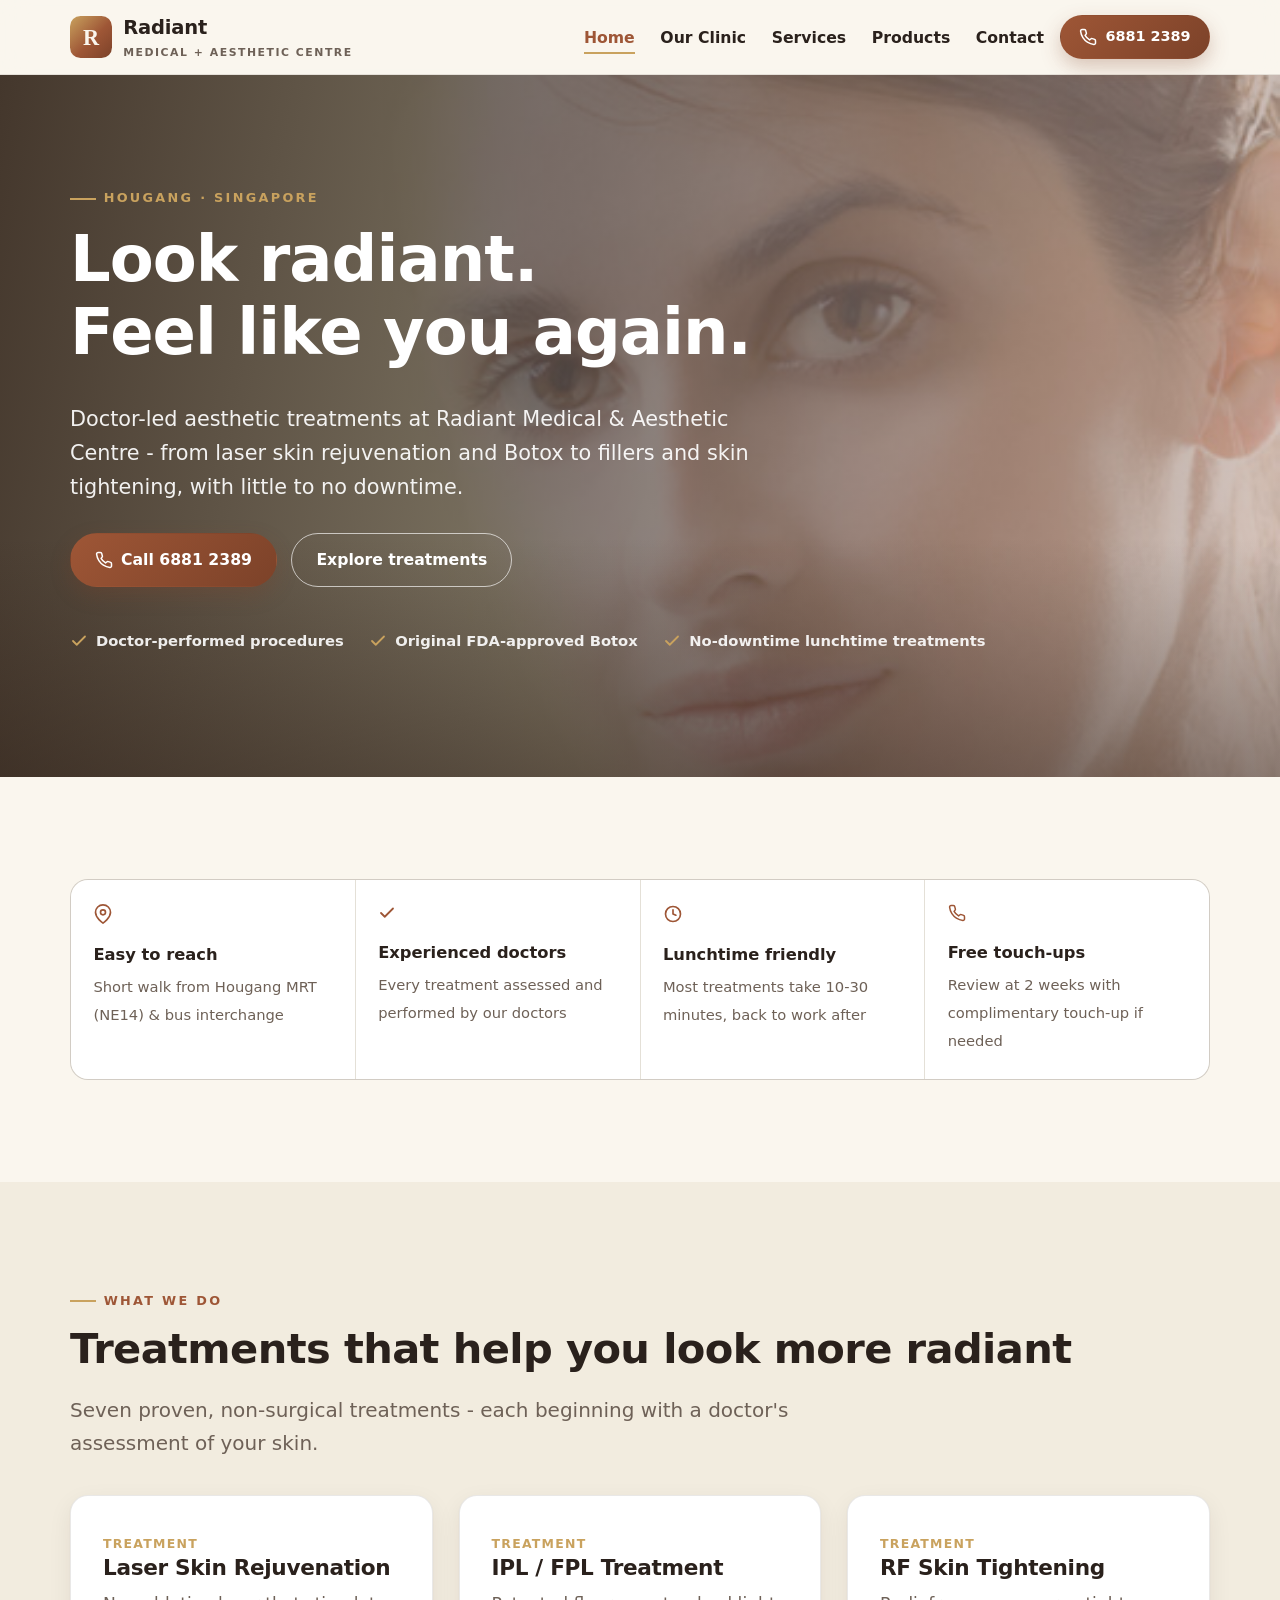
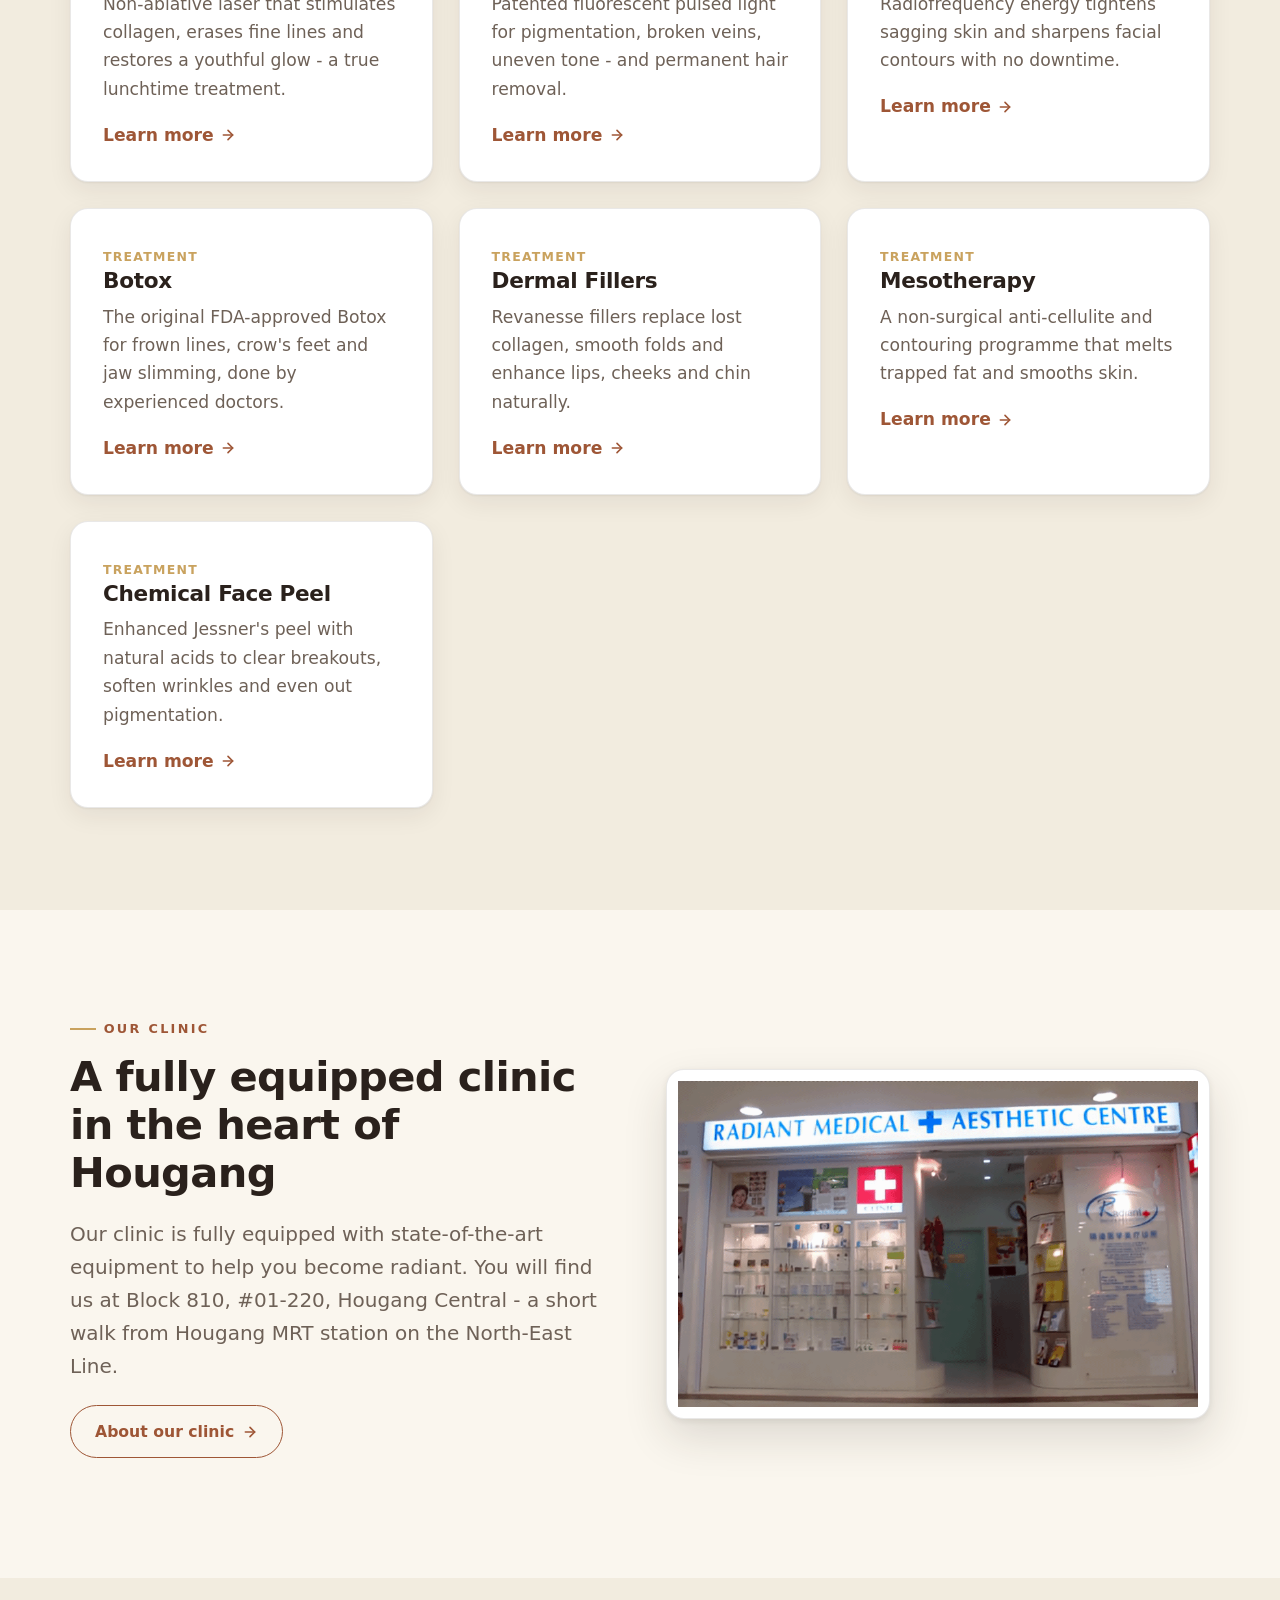
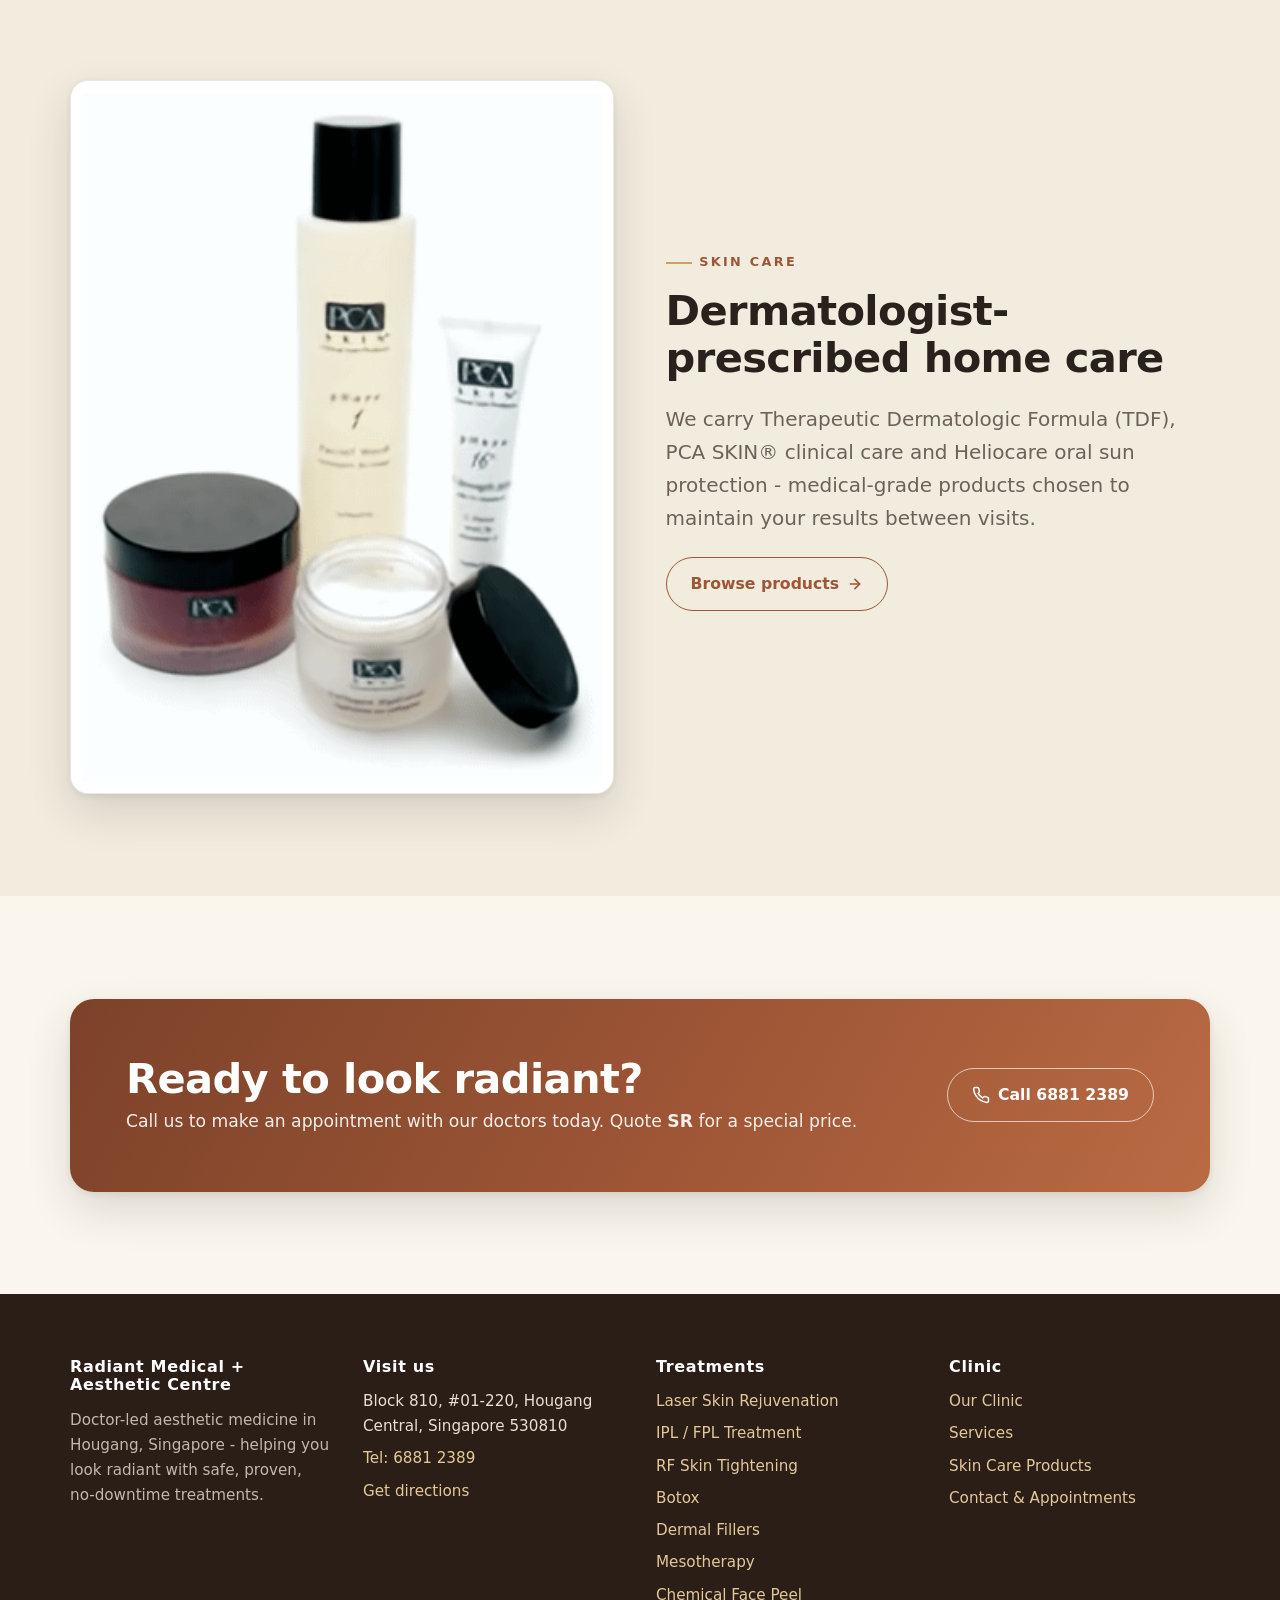
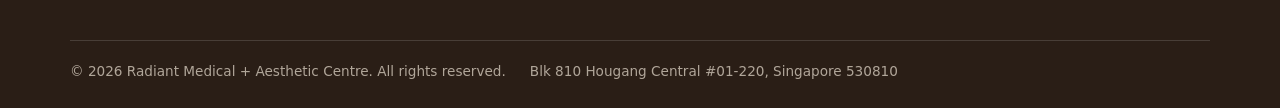
==== commit d960c4fa: "Fix footer header formatting in index.html" ====
--- a/index.html
+++ b/index.html
@@ -14,7 +14,7 @@
 <body>
 <header class="site-header">
   <div class="container">
-    <a class="brand" href="index.html" aria-label="Radiant Medical &amp; Aesthetic Centre - home">
+    <a class="brand" href="index.html" aria-label="Radiant Medical + Aesthetic Centre - home">
       <svg width="42" height="42" viewBox="0 0 64 64" aria-hidden="true"><defs><linearGradient id="lg" x1="0" y1="0" x2="1" y2="1"><stop offset="0" stop-color="#C9A25E"/><stop offset=".55" stop-color="#9E5636"/><stop offset="1" stop-color="#7C4229"/></linearGradient></defs><rect width="64" height="64" rx="16" fill="url(#lg)"/><text x="32" y="44" font-family="Georgia, serif" font-size="34" font-weight="bold" fill="#FAF6EE" text-anchor="middle">R</text></svg>
       <span><span class="brand-name">Radiant</span>
       <span class="brand-sub">Medical + Aesthetic Centre</span></span>
@@ -160,7 +160,7 @@
   <div class="container">
     <div class="footer-grid">
       <div>
-        <h3>Radiant Medical &amp; Aesthetic Centre</h3>
+        <h3>Radiant Medical + Aesthetic Centre</h3>
         <p style="font-size:.95rem;color:rgba(233,223,210,.8)">Doctor-led aesthetic medicine in Hougang, Singapore - helping you look radiant with safe, proven, no-downtime treatments.</p>
       </div>
       <div>
@@ -194,7 +194,7 @@
       </div>
     </div>
     <div class="footer-bottom">
-      <span>&copy; <span data-year>2026</span> Radiant Medical &amp; Aesthetic Centre. All rights reserved.</span>
+      <span>&copy; <span data-year>2026</span> Radiant Medical + Aesthetic Centre. All rights reserved.</span>
       <span>Blk 810 Hougang Central #01-220, Singapore 530810</span>
     </div>
   </div>
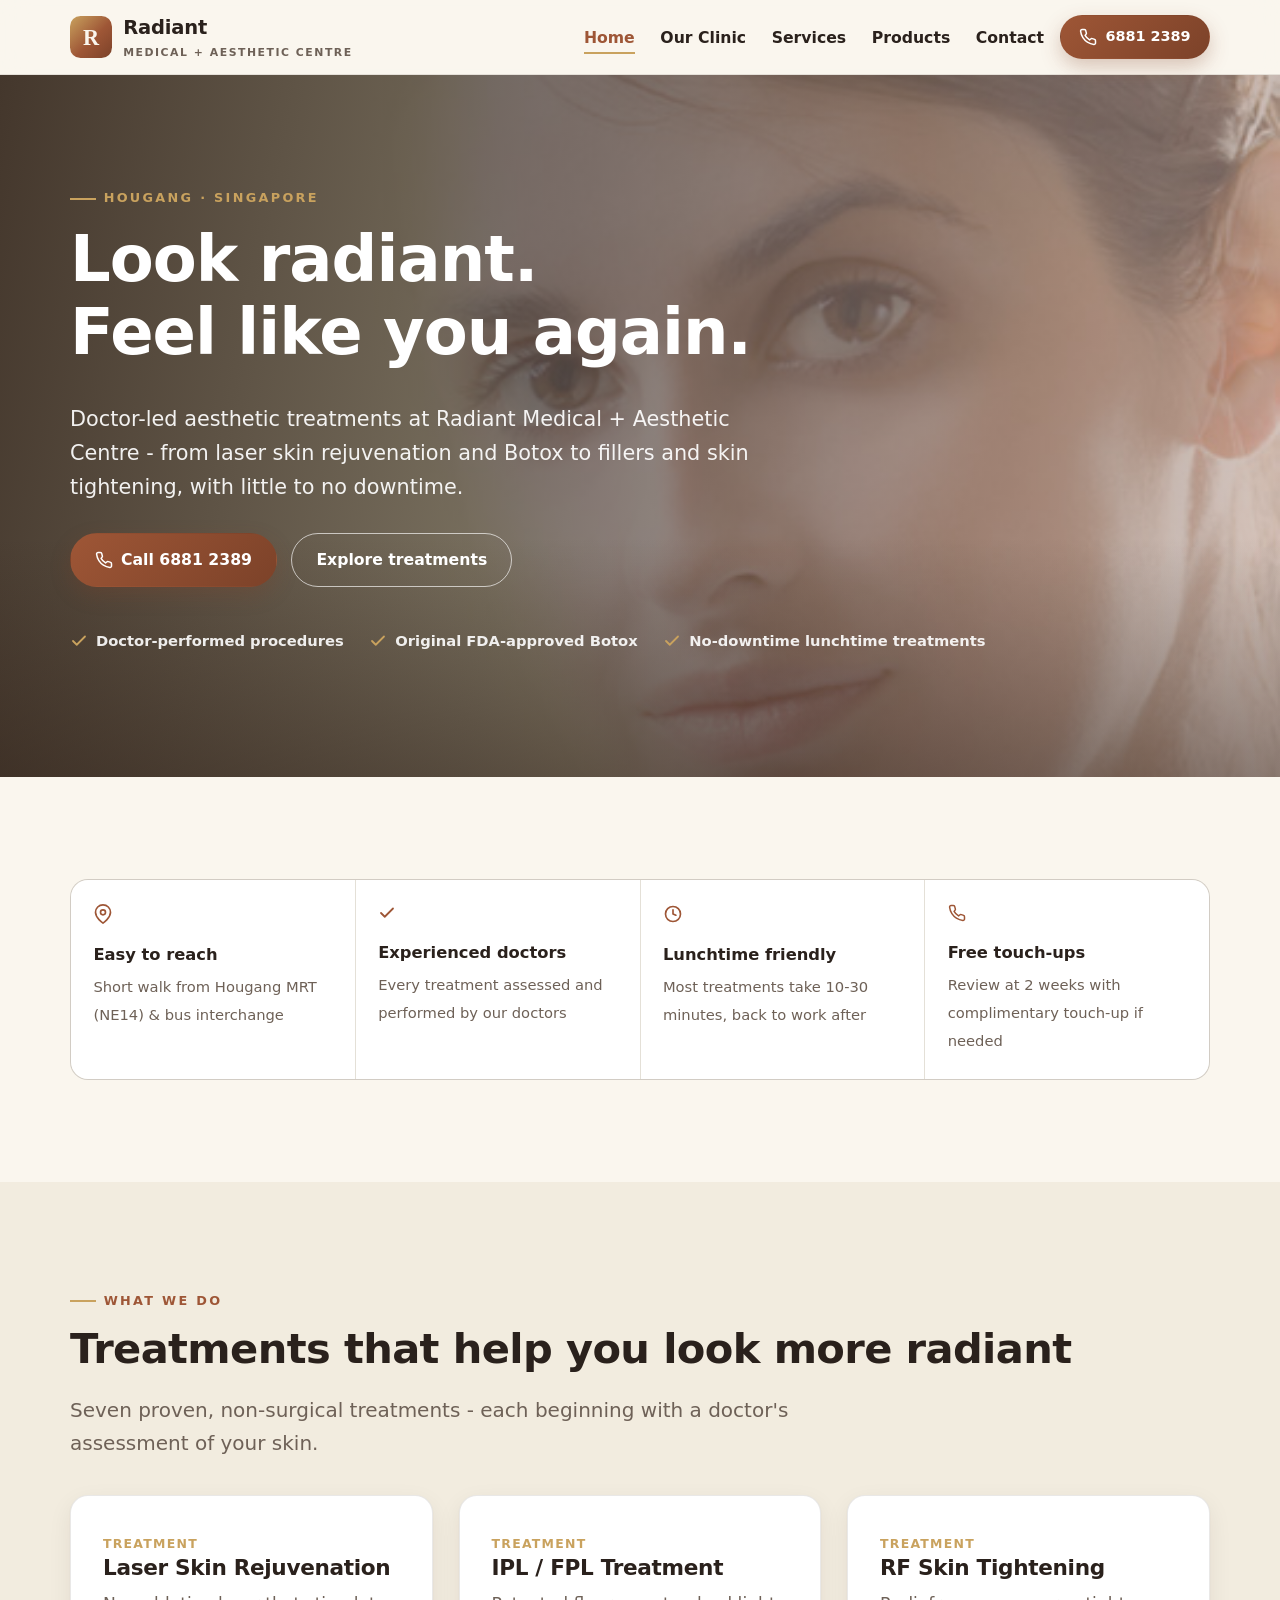
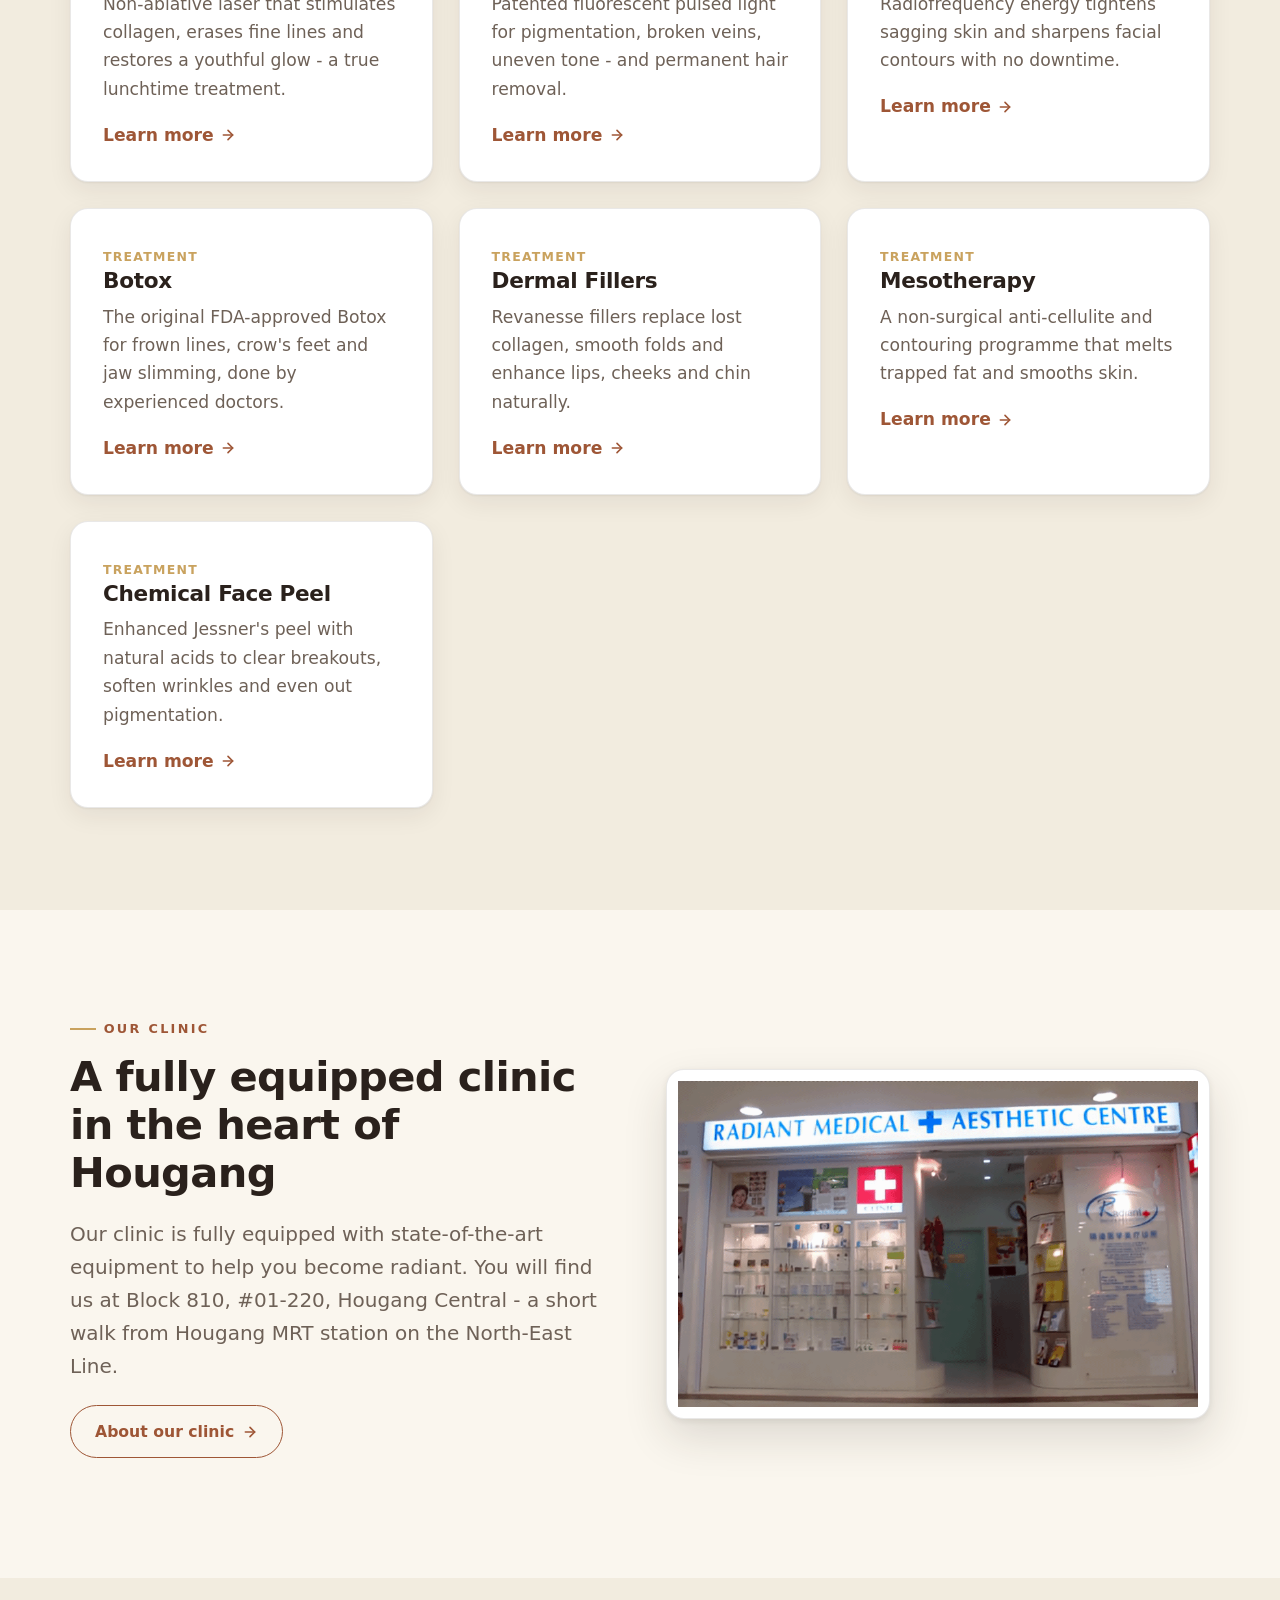
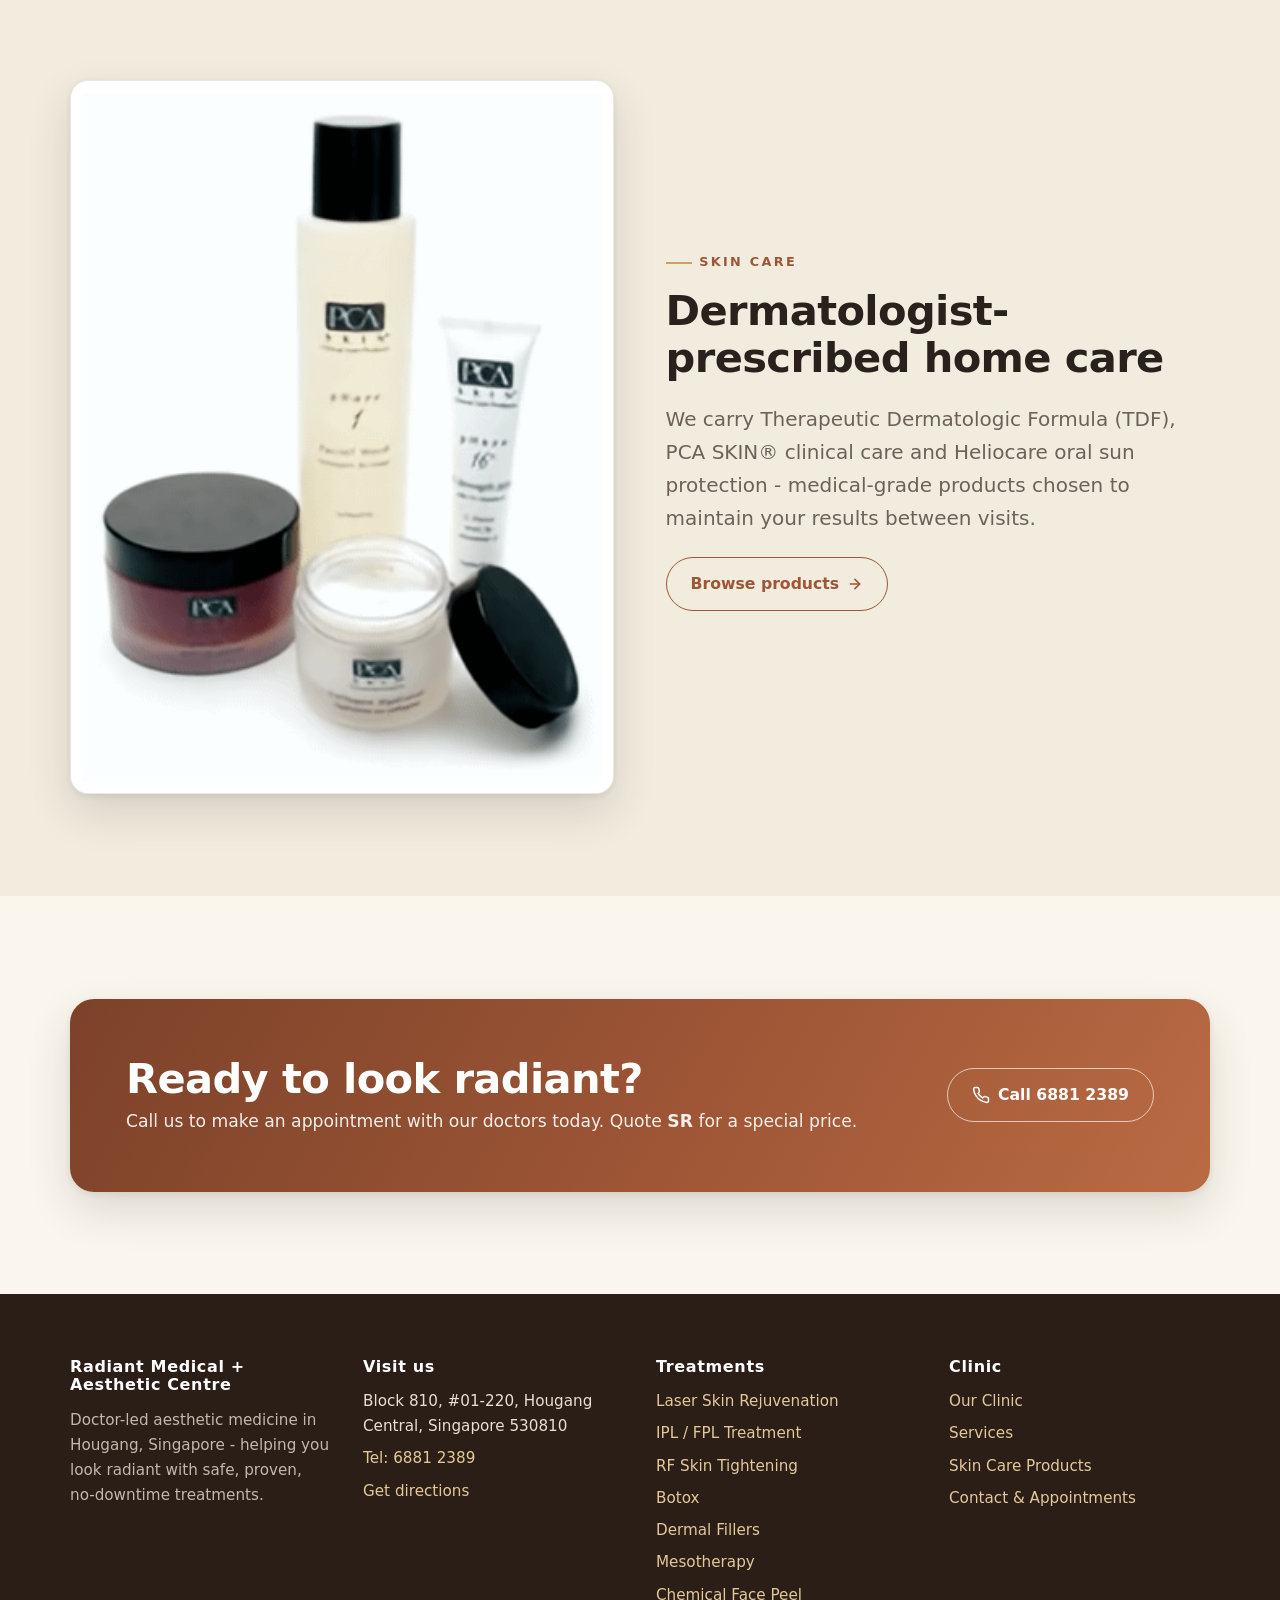
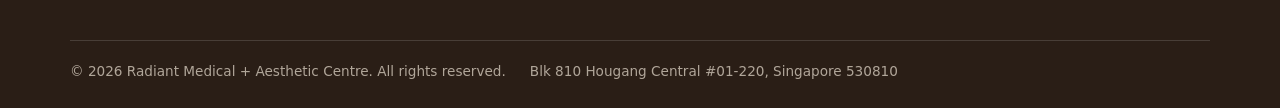
==== commit c8cc6a28: "Fix HTML entity for '+' in paragraph text" ====
--- a/index.html
+++ b/index.html
@@ -40,7 +40,7 @@
   <div class="container">
     <span class="eyebrow">Hougang &middot; Singapore</span>
     <h1>Look radiant.<br>Feel like you again.</h1>
-    <p>Doctor-led aesthetic treatments at Radiant Medical &amp; Aesthetic Centre - from laser skin rejuvenation and Botox to fillers and skin tightening, with little to no downtime.</p>
+    <p>Doctor-led aesthetic treatments at Radiant Medical + Aesthetic Centre - from laser skin rejuvenation and Botox to fillers and skin tightening, with little to no downtime.</p>
     <div class="hero-cta">
       <a class="btn btn--primary" href="tel:+6568812389"><svg width="18" height="18" viewBox="0 0 24 24" fill="none" stroke="currentColor" stroke-width="2" stroke-linecap="round" stroke-linejoin="round" aria-hidden="true"><path d="M22 16.92v3a2 2 0 0 1-2.18 2 19.79 19.79 0 0 1-8.63-3.07 19.5 19.5 0 0 1-6-6 19.79 19.79 0 0 1-3.07-8.67A2 2 0 0 1 4.11 2h3a2 2 0 0 1 2 1.72c.12.9.34 1.78.66 2.62a2 2 0 0 1-.45 2.11L8.09 9.91a16 16 0 0 0 6 6l1.46-1.23a2 2 0 0 1 2.11-.45c.84.32 1.72.54 2.62.66A2 2 0 0 1 22 16.92z"/></svg> Call 6881 2389</a>
       <a class="btn btn--ghost" href="services.html">Explore treatments</a>
